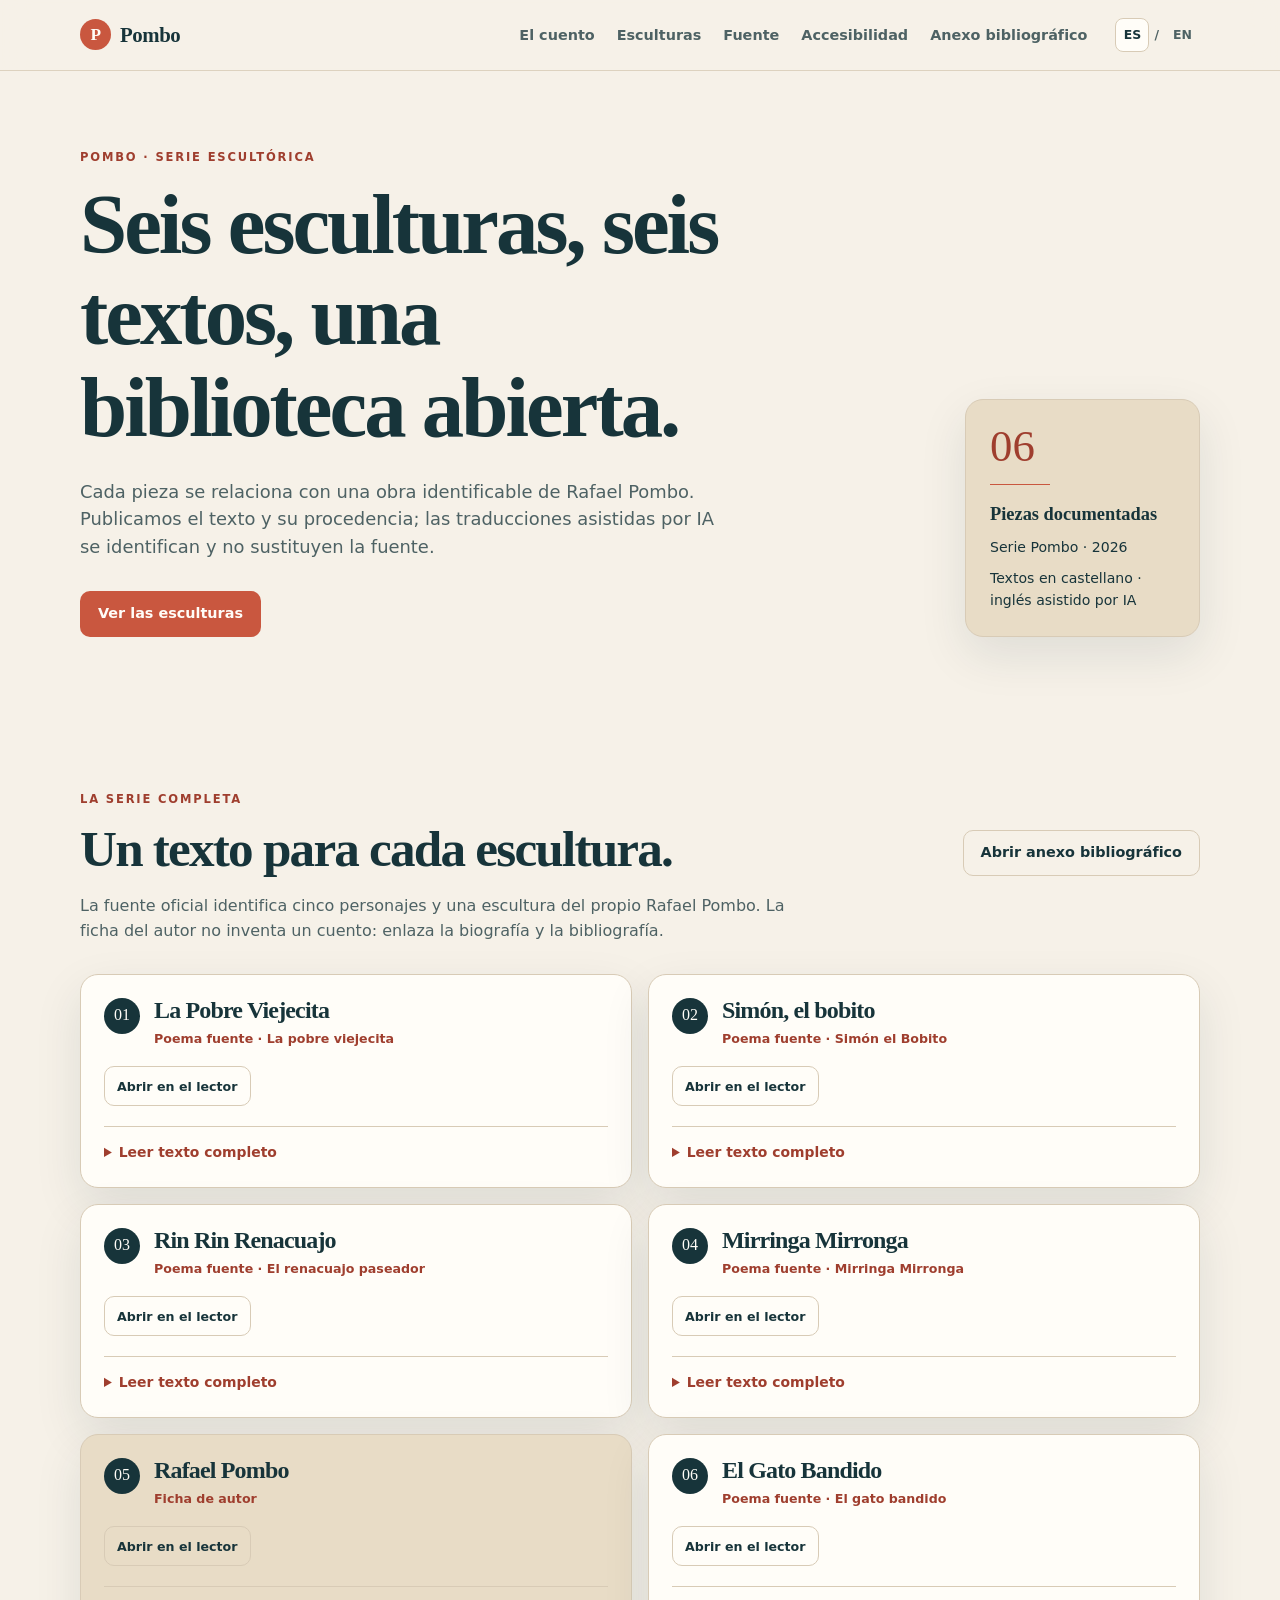
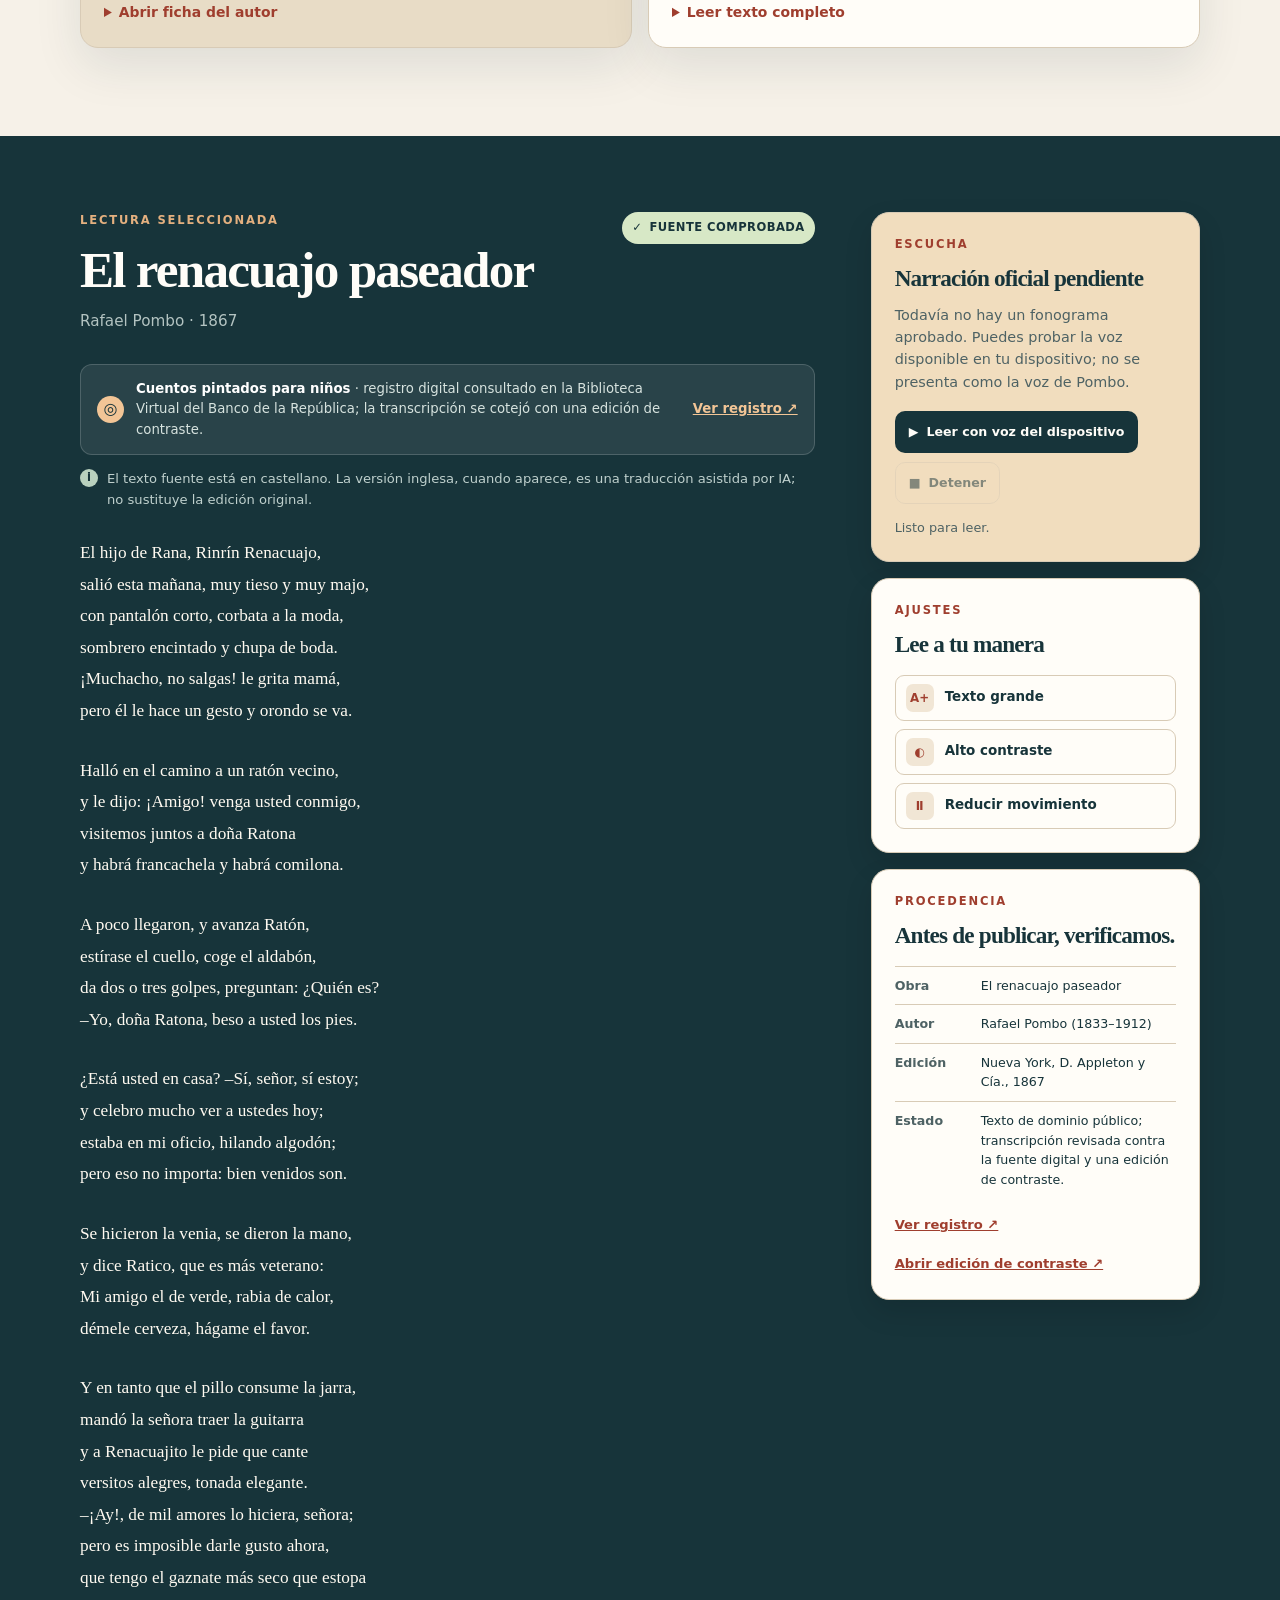
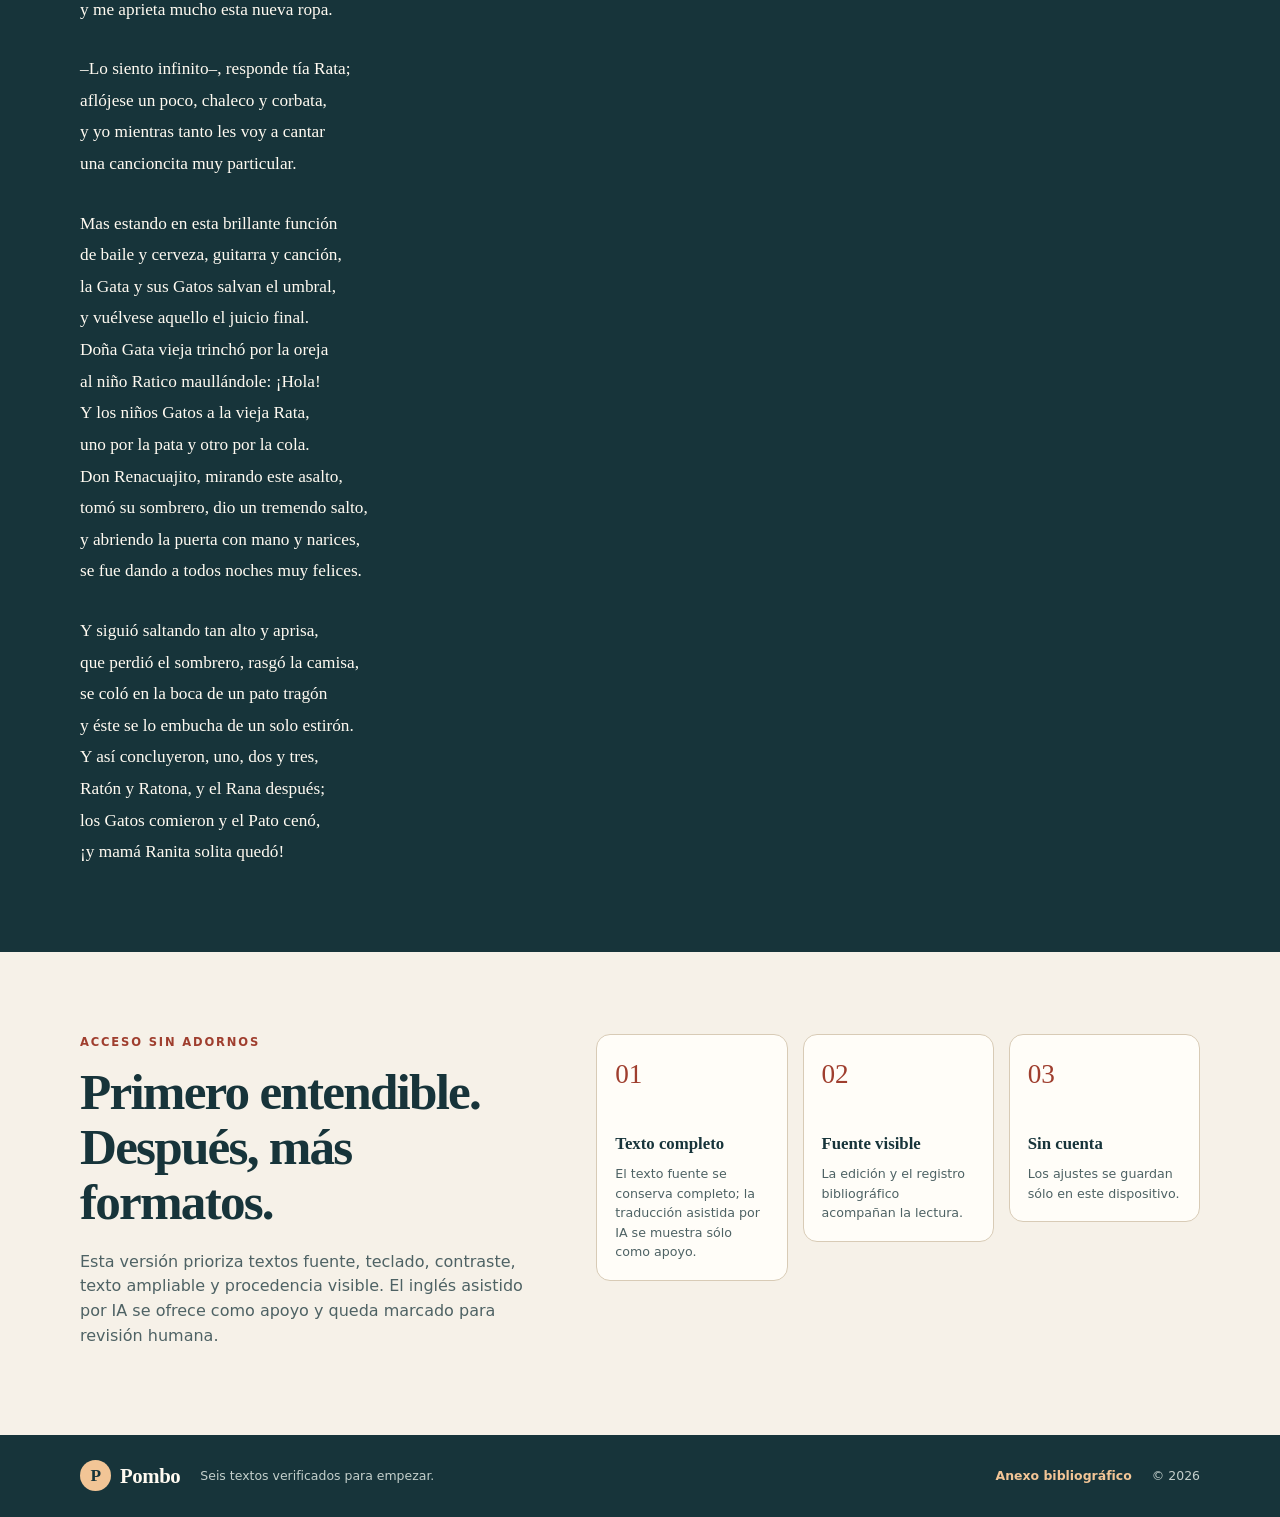
==== index.html @ eb425d3c "feat: publish Pombo web" ====
<!doctype html>
<html lang="es-CO">
  <head>
    <meta charset="utf-8">
    <meta name="viewport" content="width=device-width, initial-scale=1">
    <meta name="theme-color" content="#17343a">
    <meta name="description" content="Pombo: cuentos fuente para las seis esculturas y un anexo bibliográfico de Rafael Pombo.">
    <link rel="icon" href="icon.svg" type="image/svg+xml">
    <link rel="manifest" href="manifest.webmanifest">
    <link rel="stylesheet" href="styles.css">
    <title>Pombo · seis esculturas, seis textos</title>
  </head>
  <body>
    <a class="skip-link" href="#contenido" data-i18n="skip">Saltar al contenido</a>
    <header class="site-header">
      <div class="shell header-inner">
        <a class="brand" href="#inicio" aria-label="Pombo, inicio"><span class="brand-mark" aria-hidden="true">P</span><span>Pombo</span></a>
        <nav class="main-nav" aria-label="Navegación principal" data-i18n-aria="mainNav">
          <a href="#cuento" data-i18n="navStory">El cuento</a>
          <a href="#esculturas" data-i18n="navSculptures">Esculturas</a>
          <a href="#fuente" data-i18n="navSource">Fuente</a>
          <a href="#acceso" data-i18n="navAccess">Accesibilidad</a>
          <a href="anexo.html" data-i18n="navAnnex">Anexo bibliográfico</a>
        </nav>
        <div class="header-actions">
        <div class="language-switcher" role="group" aria-label="Idioma de la interfaz" data-i18n-aria="languageLabel">
          <button type="button" class="language-button is-active" data-language="es" data-language-label="languageSpanish" aria-label="Español" aria-pressed="true">ES</button>
          <span aria-hidden="true">/</span>
          <button type="button" class="language-button" data-language="en" data-language-label="languageEnglish" aria-label="English" aria-pressed="false">EN</button>
        </div>
          <button class="menu-button" type="button" aria-expanded="false" aria-controls="mobile-menu" aria-label="Abrir menú" data-i18n-aria="menuLabel" data-i18n="menuText">Menú</button>
        </div>
      </div>
      <nav id="mobile-menu" class="mobile-menu shell" aria-label="Navegación principal" data-i18n-aria="mainNav" hidden>
        <a href="#cuento" data-i18n="navStory">El cuento</a>
        <a href="#esculturas" data-i18n="navSculptures">Esculturas</a>
        <a href="#fuente" data-i18n="navSource">Fuente</a>
        <a href="#acceso" data-i18n="navAccess">Accesibilidad</a>
        <a href="anexo.html" data-i18n="navAnnex">Anexo bibliográfico</a>
      </nav>
    </header>

    <main id="contenido">
      <section id="inicio" class="intro shell" aria-labelledby="intro-title">
        <div class="intro-copy">
          <p class="eyebrow" data-i18n="eyebrow">Pombo · serie escultórica</p>
          <h1 id="intro-title" data-i18n="introTitle">Seis esculturas, seis textos, una biblioteca abierta.</h1>
          <p class="intro-lede" data-i18n="introLede">Cada pieza se relaciona con una obra identificable de Rafael Pombo. Publicamos el texto y su procedencia; la narración y las traducciones sólo entran cuando estén revisadas.</p>
          <a class="button button-primary" href="#esculturas" data-i18n="startReading">Ver las esculturas</a>
        </div>
        <div class="intro-stamp" role="group" aria-label="Ficha breve de la serie" data-i18n-aria="workCardLabel">
          <span class="stamp-number">06</span>
          <span class="stamp-rule"></span>
          <strong data-i18n="workType">Piezas documentadas</strong>
          <span data-i18n="workYear">Serie Pombo · 2026</span>
          <span data-i18n="workLanguage">Textos en castellano</span>
        </div>
      </section>

      <section id="esculturas" class="sculptures-section shell" aria-labelledby="sculptures-title">
        <div class="section-heading">
          <div>
            <p class="eyebrow" data-i18n="sculpturesEyebrow">La serie completa</p>
            <h2 id="sculptures-title" data-i18n="sculpturesTitle">Un texto para cada escultura.</h2>
          </div>
          <a class="button button-quiet" href="anexo.html" data-i18n="openAnnex">Abrir anexo bibliográfico</a>
        </div>
        <p class="section-lede" data-i18n="sculpturesCopy">La fuente oficial identifica cinco personajes y una escultura del propio Rafael Pombo. La ficha del autor no inventa un cuento: enlaza la biografía y la bibliografía.</p>
        <div id="sculpture-list" class="sculpture-list" aria-busy="true"></div>
      </section>

      <section id="cuento" class="reading-section" aria-labelledby="story-title">
        <div class="shell reading-grid">
          <article class="story-column">
            <div class="story-heading">
              <div>
                <p class="eyebrow" data-i18n="storyEyebrow">Lectura seleccionada</p>
                <h2 id="story-title" tabindex="-1">El renacuajo paseador</h2>
                <p class="byline"><span id="story-author-value" data-i18n="by">Rafael Pombo</span> <span aria-hidden="true">·</span> <span id="story-period-value" data-i18n="storyYear">1867</span></p>
              </div>
              <div class="story-badges">
                <span class="verified-badge"><span aria-hidden="true">✓</span> <span data-i18n="verified">fuente comprobada</span></span>
                <span id="translation-badge" class="translation-badge" hidden></span>
              </div>
            </div>
            <div class="source-strip">
              <span class="source-icon" aria-hidden="true">◎</span>
              <p><strong id="story-source-title" data-i18n="sourceShortTitle">Cuentos pintados para niños</strong><span id="story-source-copy" data-i18n="sourceShortCopy"> · registro digital consultado en la Biblioteca Virtual del Banco de la República; la transcripción se cotejó con una edición de contraste.</span></p>
              <a id="story-source-link" href="https://www.cervantesvirtual.com/obra/el-renacuajo-paseador-1168925/" target="_blank" rel="noopener noreferrer" data-i18n="viewRecord">Ver registro ↗</a>
            </div>
            <div class="translation-note" role="note" aria-live="polite"><span aria-hidden="true">i</span><span id="translation-note-text" data-i18n="translationNote">El texto fuente está en castellano. La versión inglesa, cuando aparece, es una traducción asistida por IA; no sustituye la edición original.</span></div>

            <div id="story-text" class="story-text" role="region" lang="es-CO" aria-label="Texto" data-i18n-aria="storyTextLabel"></div>

          </article>

          <aside class="tool-column" aria-label="Herramientas de lectura" data-i18n-aria="toolsLabel">
            <section class="tool-card listen-card" aria-labelledby="listen-title">
              <p class="card-label" data-i18n="listenLabel">Escucha</p>
              <h3 id="listen-title" data-i18n="listenTitle">Narración oficial pendiente</h3>
              <p data-i18n="listenCopy">Todavía no hay un fonograma aprobado. Puedes probar la voz disponible en tu dispositivo; no se presenta como la voz de Pombo.</p>
              <div class="listen-actions">
                <button id="device-voice" class="button button-dark" type="button"><span aria-hidden="true">▶</span> <span data-i18n="deviceVoice">Leer con voz del dispositivo</span></button>
                <button id="stop-voice" class="button button-quiet" type="button" disabled><span aria-hidden="true">■</span> <span data-i18n="stopVoice">Detener</span></button>
              </div>
              <p id="voice-status" class="voice-status" role="status" aria-live="polite" data-i18n="voiceReady">Listo para leer.</p>
            </section>

            <section class="tool-card" aria-labelledby="settings-title">
              <p class="card-label" data-i18n="settingsLabel">Ajustes</p>
              <h3 id="settings-title" data-i18n="settingsTitle">Lee a tu manera</h3>
              <div class="settings-list">
                <button id="larger-text" class="setting-button" type="button" aria-pressed="false"><span class="setting-glyph" aria-hidden="true">A+</span><span data-i18n="largerText">Texto grande</span></button>
                <button id="high-contrast" class="setting-button" type="button" aria-pressed="false"><span class="setting-glyph" aria-hidden="true">◐</span><span data-i18n="highContrast">Alto contraste</span></button>
                <button id="reduce-motion" class="setting-button" type="button" aria-pressed="false"><span class="setting-glyph" aria-hidden="true">Ⅱ</span><span data-i18n="reduceMotion">Reducir movimiento</span></button>
              </div>
            </section>

            <section id="fuente" class="tool-card source-card" aria-labelledby="source-title">
              <p class="card-label" data-i18n="sourceLabel">Procedencia</p>
              <h3 id="source-title" data-i18n="sourceTitle">Antes de publicar, verificamos.</h3>
              <dl>
                <div><dt data-i18n="sourceWork">Obra</dt><dd id="source-work-value">El renacuajo paseador</dd></div>
                <div><dt data-i18n="sourceAuthor">Autor</dt><dd>Rafael Pombo (1833–1912)</dd></div>
                <div><dt data-i18n="sourceEdition">Edición</dt><dd id="source-edition-value">Nueva York, D. Appleton y Cía., 1867</dd></div>
                <div><dt data-i18n="sourceStatus">Estado</dt><dd id="source-status-value" data-i18n="sourceStatusValue">Texto de dominio público; transcripción revisada contra la fuente digital y una edición de contraste.</dd></div>
              </dl>
              <a id="open-source-link" class="text-link" href="https://www.cervantesvirtual.com/obra/el-renacuajo-paseador-1168925/" target="_blank" rel="noopener noreferrer" data-i18n="openSource">Abrir fuente bibliográfica ↗</a>
              <a id="open-transcription-link" class="text-link" href="https://www.uexternado.edu.co/wp-content/uploads/2017/01/80_Poemasinfantilesyotrospoemas_RafaelPombo-final.pdf" target="_blank" rel="noopener noreferrer" data-i18n="openTranscription">Abrir edición de contraste ↗</a>
            </section>
          </aside>
        </div>
      </section>

      <section id="acceso" class="access-section shell" aria-labelledby="access-title">
        <div class="access-copy">
          <p class="eyebrow" data-i18n="accessEyebrow">Acceso sin adornos</p>
          <h2 id="access-title" data-i18n="accessTitle">Primero entendible. Después, más formatos.</h2>
          <p data-i18n="accessCopy">Esta versión prioriza textos fuente, teclado, contraste, texto ampliable y procedencia visible. El audio humano, la LSC y las traducciones se añadirán sólo cuando estén producidos y revisados.</p>
        </div>
        <div class="access-list">
          <div><span>01</span><strong data-i18n="accessOneTitle">Texto completo</strong><p data-i18n="accessOneCopy">El cuento no se resume ni se reemplaza por una adaptación.</p></div>
          <div><span>02</span><strong data-i18n="accessTwoTitle">Fuente visible</strong><p data-i18n="accessTwoCopy">La edición y el registro bibliográfico acompañan la lectura.</p></div>
          <div><span>03</span><strong data-i18n="accessThreeTitle">Sin cuenta</strong><p data-i18n="accessThreeCopy">Los ajustes se guardan sólo en este dispositivo.</p></div>
        </div>
      </section>
    </main>

    <footer class="site-footer">
      <div class="shell footer-inner"><a class="brand brand-footer" href="#inicio"><span class="brand-mark" aria-hidden="true">P</span><span>Pombo</span></a><p data-i18n="footerCopy">Seis textos verificados para empezar.</p><a href="anexo.html" data-i18n="footerAnnex">Anexo bibliográfico</a><span>© 2026</span></div>
    </footer>
    <div id="toast" class="toast" role="status" aria-live="polite" hidden></div>
    <noscript><div class="noscript">Activa JavaScript para usar los ajustes de lectura y la voz del dispositivo. El texto fuente requiere JavaScript para mostrarse por estrofas.</div></noscript>
    <script src="app.js" defer></script>
  </body>
</html>
---- styles.css ----
:root {
  --ink: #17343a;
  --ink-soft: #4e6264;
  --paper: #f6f1e8;
  --paper-strong: #fffdf8;
  --sand: #e8dcc6;
  --line: #d8cbb6;
  --accent: #c9573f;
  --accent-dark: #9f3e2e;
  --moss: #687c57;
  --shadow: 0 18px 48px rgba(23, 52, 58, .10);
  --radius: 18px;
  --reading-size: 1.08rem;
  --focus: #1b6cff;
}

* {
  box-sizing: border-box;
}

html {
  scroll-behavior: smooth;
}

body {
  margin: 0;
  color: var(--ink);
  background: var(--paper);
  font-family: Inter, ui-sans-serif, system-ui, -apple-system, BlinkMacSystemFont, "Segoe UI", sans-serif;
  line-height: 1.55;
}

body.larger-text {
  --reading-size: 1.28rem;
}

body.high-contrast {
  --ink: #090d0e;
  --ink-soft: #243033;
  --paper: #ffffff;
  --paper-strong: #ffffff;
  --sand: #eef1f2;
  --line: #111718;
  --accent: #a40000;
  --accent-dark: #740000;
  --moss: #244c2a;
  --shadow: none;
}

body.reduce-motion *,
body.reduce-motion *::before,
body.reduce-motion *::after {
  animation-duration: .001ms !important;
  animation-iteration-count: 1 !important;
  scroll-behavior: auto !important;
  transition-duration: .001ms !important;
}

@media (prefers-reduced-motion: reduce) {
  html {
    scroll-behavior: auto;
  }

  *,
  *::before,
  *::after {
    animation-duration: .001ms !important;
    animation-iteration-count: 1 !important;
    scroll-behavior: auto !important;
    transition-duration: .001ms !important;
  }
}

@media (forced-colors: active) {
  button,
  a,
  summary {
    forced-color-adjust: auto;
  }

  button:focus-visible,
  a:focus-visible,
  summary:focus-visible {
    outline: 2px solid CanvasText;
  }
}

a {
  color: inherit;
}

button,
a {
  -webkit-tap-highlight-color: transparent;
}

button:focus-visible,
a:focus-visible,
summary:focus-visible {
  outline: 3px solid var(--focus);
  outline-offset: 3px;
}

.shell {
  width: min(1120px, calc(100% - 40px));
  margin-inline: auto;
}

.skip-link {
  position: fixed;
  z-index: 20;
  left: 16px;
  top: 10px;
  padding: 10px 14px;
  color: #fff;
  background: var(--ink);
  border-radius: 10px;
  transform: translateY(-160%);
  transition: transform .2s ease;
}

.skip-link:focus {
  transform: translateY(0);
}

.site-header {
  position: sticky;
  z-index: 10;
  top: 0;
  border-bottom: 1px solid rgba(216, 203, 182, .8);
  background: color-mix(in srgb, var(--paper) 92%, transparent);
  backdrop-filter: blur(14px);
}

.header-inner {
  display: flex;
  min-height: 70px;
  align-items: center;
  gap: 28px;
}

.brand {
  display: inline-flex;
  align-items: center;
  gap: 9px;
  color: var(--ink);
  font-family: Georgia, "Times New Roman", serif;
  font-size: 1.3rem;
  font-weight: 700;
  letter-spacing: -.02em;
  text-decoration: none;
}

.brand-mark {
  display: grid;
  width: 31px;
  height: 31px;
  place-items: center;
  color: var(--paper-strong);
  background: var(--accent);
  border-radius: 50%;
  font-family: Georgia, "Times New Roman", serif;
  font-size: 1.08rem;
  line-height: 1;
}

.main-nav {
  display: flex;
  align-items: center;
  gap: 22px;
  margin-left: auto;
}

.main-nav a,
.mobile-menu a {
  color: var(--ink-soft);
  font-size: .9rem;
  font-weight: 700;
  text-decoration: none;
}

.main-nav a:hover,
.mobile-menu a:hover,
.text-link:hover {
  color: var(--accent-dark);
}

.header-actions {
  display: flex;
  align-items: center;
  gap: 16px;
}

.language-switcher {
  display: inline-flex;
  align-items: center;
  gap: 5px;
  color: var(--ink-soft);
  font-size: .78rem;
  font-weight: 800;
  letter-spacing: .08em;
}

.language-button {
  min-width: 34px;
  min-height: 34px;
  padding: 4px 7px;
  color: var(--ink-soft);
  background: transparent;
  border: 1px solid transparent;
  border-radius: 8px;
  cursor: pointer;
  font: inherit;
}

.language-button.is-active,
.language-button:hover {
  color: var(--ink);
  border-color: var(--line);
  background: var(--paper-strong);
}

.menu-button {
  display: none;
  min-height: 40px;
  padding: 7px 12px;
  color: var(--ink);
  background: transparent;
  border: 1px solid var(--line);
  border-radius: 9px;
  cursor: pointer;
  font: inherit;
  font-size: .84rem;
  font-weight: 700;
}

.mobile-menu {
  display: none;
  padding-bottom: 18px;
}

.intro {
  display: grid;
  grid-template-columns: minmax(0, 1fr) 235px;
  align-items: end;
  gap: 56px;
  padding-top: 78px;
  padding-bottom: 72px;
}

.intro-copy {
  max-width: 720px;
}

.eyebrow,
.card-label {
  margin: 0 0 12px;
  color: var(--accent-dark);
  font-size: .72rem;
  font-weight: 850;
  letter-spacing: .16em;
  text-transform: uppercase;
}

h1,
h2,
h3 {
  margin: 0;
  font-family: Georgia, "Times New Roman", serif;
  letter-spacing: -.035em;
  line-height: 1.08;
}

h1 {
  max-width: 680px;
  font-size: clamp(2.7rem, 7vw, 5.3rem);
  font-weight: 700;
}

h2 {
  font-size: clamp(2rem, 4vw, 3.25rem);
}

h3 {
  font-size: 1.55rem;
}

.intro-lede {
  max-width: 650px;
  margin: 24px 0 30px;
  color: var(--ink-soft);
  font-size: 1.12rem;
}

.button {
  display: inline-flex;
  min-height: 46px;
  align-items: center;
  justify-content: center;
  gap: 8px;
  padding: 10px 17px;
  border: 1px solid transparent;
  border-radius: 10px;
  cursor: pointer;
  font: inherit;
  font-size: .9rem;
  font-weight: 800;
  line-height: 1.2;
  text-decoration: none;
  transition: transform .2s ease, background-color .2s ease, color .2s ease;
}

.button:hover:not(:disabled) {
  transform: translateY(-1px);
}

.button:disabled {
  cursor: not-allowed;
  opacity: .5;
}

.button-primary {
  color: var(--paper-strong);
  background: var(--accent);
}

.button-primary:hover {
  background: var(--accent-dark);
}

.button-dark {
  color: var(--paper-strong);
  background: var(--ink);
}

.button-dark:hover {
  background: #274b50;
}

.button-quiet {
  color: var(--ink);
  background: transparent;
  border-color: var(--line);
}

.button-quiet:hover {
  background: var(--paper-strong);
}

.intro-stamp {
  display: grid;
  align-content: center;
  gap: 9px;
  min-height: 190px;
  padding: 24px;
  color: var(--ink);
  background: var(--sand);
  border: 1px solid var(--line);
  border-radius: var(--radius);
  box-shadow: var(--shadow);
  font-size: .88rem;
}

.stamp-number {
  color: var(--accent-dark);
  font-family: Georgia, "Times New Roman", serif;
  font-size: 2.8rem;
  line-height: 1;
}

.stamp-rule {
  display: block;
  width: 60px;
  height: 1px;
  margin: 6px 0;
  background: var(--accent);
}

.intro-stamp strong {
  font-family: Georgia, "Times New Roman", serif;
  font-size: 1.15rem;
}

.section-heading {
  display: flex;
  align-items: flex-end;
  justify-content: space-between;
  gap: 24px;
}

.section-heading .button {
  flex: 0 0 auto;
}

.section-lede {
  max-width: 740px;
  margin: 18px 0 30px;
  color: var(--ink-soft);
}

.sculptures-section {
  padding-top: 82px;
  padding-bottom: 88px;
}

.sculpture-list {
  display: grid;
  grid-template-columns: repeat(2, minmax(0, 1fr));
  gap: 16px;
}

.sculpture-card {
  display: flex;
  flex-direction: column;
  min-width: 0;
  padding: 23px;
  background: var(--paper-strong);
  border: 1px solid var(--line);
  border-radius: var(--radius);
  box-shadow: var(--shadow);
}

.sculpture-card.is-author {
  background: var(--sand);
}

.sculpture-card-header {
  display: flex;
  align-items: flex-start;
  gap: 14px;
}

.sculpture-reader-button {
  align-self: flex-start;
  min-height: 40px;
  margin-top: 18px;
  padding: 8px 12px;
  font-size: .79rem;
}

.sculpture-number {
  display: grid;
  flex: 0 0 auto;
  width: 36px;
  height: 36px;
  place-items: center;
  color: var(--paper-strong);
  background: var(--ink);
  border-radius: 50%;
  font-family: Georgia, "Times New Roman", serif;
  font-size: 1rem;
}

.sculpture-card h3 {
  font-size: 1.5rem;
}

.sculpture-work {
  margin: 5px 0 0;
  color: var(--accent-dark);
  font-size: .79rem;
  font-weight: 800;
}

.sculpture-card details {
  margin-top: 20px;
  padding-top: 15px;
  border-top: 1px solid var(--line);
}

.sculpture-card summary {
  cursor: pointer;
  color: var(--accent-dark);
  font-size: .87rem;
  font-weight: 800;
}

.sculpture-story {
  margin-top: 17px;
  color: var(--ink);
  font-family: Georgia, "Times New Roman", serif;
  font-size: 1rem;
  line-height: 1.7;
}

.sculpture-stanza {
  margin: 0 0 19px;
  white-space: pre-line;
}

.sculpture-stanza:last-child,
.sculpture-bio p:last-child {
  margin-bottom: 0;
}

.sculpture-bio {
  margin-top: 17px;
  color: var(--ink-soft);
  font-size: .92rem;
}

.sculpture-bio p {
  margin: 0 0 12px;
}

.sculpture-source {
  display: block;
  margin-top: 20px;
  color: var(--ink-soft);
  font-size: .76rem;
  line-height: 1.45;
}

.translation-status {
  margin: 12px 0 0;
  color: var(--accent-dark);
  font-size: .74rem;
  font-weight: 750;
  line-height: 1.4;
}

.sculpture-source a {
  color: var(--accent-dark);
  font-weight: 800;
}

.reading-section {
  padding: 76px 0 84px;
  background: var(--ink);
  color: var(--paper-strong);
}

.reading-grid {
  display: grid;
  grid-template-columns: minmax(0, 1.45fr) minmax(280px, .65fr);
  align-items: start;
  gap: 56px;
}

.story-heading {
  display: flex;
  align-items: flex-start;
  justify-content: space-between;
  gap: 20px;
}

.story-badges {
  display: flex;
  flex: 0 0 auto;
  flex-direction: column;
  align-items: flex-end;
  gap: 8px;
}

.story-heading .eyebrow {
  color: #e4b07f;
}

.byline {
  margin: 13px 0 0;
  color: #b3c3c1;
  font-size: .95rem;
}

.verified-badge {
  display: inline-flex;
  align-items: center;
  gap: 7px;
  padding: 7px 10px;
  color: #17343a;
  background: #d7e8c6;
  border-radius: 999px;
  font-size: .72rem;
  font-weight: 850;
  letter-spacing: .04em;
  text-transform: uppercase;
}

.translation-badge {
  display: inline-flex;
  align-items: center;
  max-width: 240px;
  padding: 6px 9px;
  color: #17343a;
  background: #f2c596;
  border-radius: 999px;
  font-size: .68rem;
  font-weight: 850;
  letter-spacing: .03em;
  line-height: 1.25;
  text-align: right;
}

.translation-badge[hidden] {
  display: none;
}

.source-strip {
  display: grid;
  grid-template-columns: auto minmax(0, 1fr) auto;
  align-items: center;
  gap: 12px;
  margin: 30px 0 14px;
  padding: 14px 16px;
  color: #d7e3df;
  background: rgba(255, 255, 255, .08);
  border: 1px solid rgba(255, 255, 255, .17);
  border-radius: 12px;
  font-size: .83rem;
}

.source-strip p {
  margin: 0;
}

.source-strip strong {
  color: #fff;
}

.source-strip a {
  color: #f2c596;
  font-weight: 800;
  white-space: nowrap;
}

.source-icon {
  display: grid;
  width: 27px;
  height: 27px;
  place-items: center;
  color: #17343a;
  background: #f2c596;
  border-radius: 50%;
  font-size: 1rem;
  font-weight: 900;
}

.translation-note {
  display: flex;
  align-items: flex-start;
  gap: 9px;
  margin: 0 0 27px;
  color: #bfd0cd;
  font-size: .82rem;
}

.translation-note > span:first-child {
  display: grid;
  flex: 0 0 auto;
  width: 18px;
  height: 18px;
  place-items: center;
  color: var(--ink);
  background: #b9d1be;
  border-radius: 50%;
  font-size: .72rem;
  font-weight: 900;
}

.story-text {
  color: #fffaf1;
  font-family: Georgia, "Times New Roman", serif;
  font-size: var(--reading-size);
  line-height: 1.83;
}

.story-stanza {
  margin: 0 0 28px;
  white-space: pre-line;
}

.story-stanza:last-child {
  margin-bottom: 0;
}

.tool-column {
  display: grid;
  gap: 16px;
}

.tool-card {
  padding: 23px;
  color: var(--ink);
  background: var(--paper-strong);
  border: 1px solid var(--line);
  border-radius: var(--radius);
  box-shadow: 0 12px 28px rgba(0, 0, 0, .12);
}

.tool-card h3 {
  font-size: 1.45rem;
}

.tool-card > p:not(.card-label):not(.voice-status) {
  margin: 13px 0 0;
  color: var(--ink-soft);
  font-size: .9rem;
}

.listen-card {
  background: #f1ddbe;
}

.listen-actions {
  display: flex;
  flex-wrap: wrap;
  gap: 9px;
  margin-top: 18px;
}

.listen-actions .button {
  min-height: 42px;
  padding-inline: 13px;
  font-size: .79rem;
}

.voice-status {
  min-height: 1.4em;
  margin: 14px 0 0;
  color: var(--ink-soft);
  font-size: .8rem;
}

.settings-list {
  display: grid;
  gap: 8px;
  margin-top: 18px;
}

.setting-button {
  display: flex;
  width: 100%;
  min-height: 45px;
  align-items: center;
  gap: 11px;
  padding: 8px 10px;
  color: var(--ink);
  background: transparent;
  border: 1px solid var(--line);
  border-radius: 9px;
  cursor: pointer;
  font: inherit;
  font-size: .84rem;
  font-weight: 750;
  text-align: left;
}

.setting-button:hover,
.setting-button[aria-pressed="true"] {
  background: var(--sand);
  border-color: var(--ink-soft);
}

.setting-glyph {
  display: grid;
  width: 28px;
  height: 28px;
  place-items: center;
  color: var(--accent-dark);
  background: #f1e6d5;
  border-radius: 7px;
  font-size: .74rem;
  font-weight: 900;
}

.source-card dl {
  margin: 18px 0 0;
}

.source-card dl > div {
  display: grid;
  grid-template-columns: 76px 1fr;
  gap: 10px;
  padding: 9px 0;
  border-top: 1px solid var(--line);
  font-size: .79rem;
}

.source-card dt {
  color: var(--ink-soft);
  font-weight: 750;
}

.source-card dd {
  margin: 0;
}

.text-link {
  display: inline-block;
  margin-top: 17px;
  color: var(--accent-dark);
  font-size: .82rem;
  font-weight: 800;
}

.access-section {
  display: grid;
  grid-template-columns: minmax(0, .85fr) minmax(0, 1.15fr);
  gap: 70px;
  padding-top: 82px;
  padding-bottom: 86px;
}

.access-copy > p:not(.eyebrow) {
  max-width: 550px;
  margin: 20px 0 0;
  color: var(--ink-soft);
}

.access-list {
  display: grid;
  grid-template-columns: repeat(3, 1fr);
  gap: 15px;
  align-items: start;
}

.access-list > div {
  min-height: 180px;
  padding: 18px;
  background: var(--paper-strong);
  border: 1px solid var(--line);
  border-radius: 14px;
}

.access-list span {
  display: block;
  margin-bottom: 36px;
  color: var(--accent-dark);
  font-family: Georgia, "Times New Roman", serif;
  font-size: 1.7rem;
}

.access-list strong {
  display: block;
  font-family: Georgia, "Times New Roman", serif;
  font-size: 1.05rem;
}

.access-list p {
  margin: 7px 0 0;
  color: var(--ink-soft);
  font-size: .79rem;
}

.site-footer {
  color: #c3cfcb;
  background: var(--ink);
}

.footer-inner {
  display: flex;
  min-height: 82px;
  align-items: center;
  gap: 20px;
  font-size: .78rem;
}

.brand-footer {
  color: #fffaf1;
}

.brand-footer .brand-mark {
  color: var(--ink);
  background: #f2c596;
}

.footer-inner p {
  margin: 0 auto 0 0;
}

.footer-inner > a:not(.brand) {
  color: #f2c596;
  font-size: .78rem;
  font-weight: 750;
  text-decoration: none;
}

.toast {
  position: fixed;
  z-index: 30;
  right: 18px;
  bottom: 18px;
  max-width: min(360px, calc(100vw - 36px));
  padding: 12px 15px;
  color: #fff;
  background: var(--ink);
  border: 1px solid rgba(255, 255, 255, .18);
  border-radius: 10px;
  box-shadow: var(--shadow);
  font-size: .82rem;
}

.noscript {
  padding: 16px 20px;
  color: #fff;
  background: #8d1b13;
  text-align: center;
}

.annex-hero {
  padding-top: 74px;
  padding-bottom: 54px;
}

.annex-hero h1 {
  max-width: 780px;
}

.annex-scope {
  max-width: 840px;
  margin: 22px 0 0;
  color: var(--ink-soft);
  font-size: 1.05rem;
}

.annex-sources {
  display: flex;
  flex-wrap: wrap;
  gap: 9px;
  margin-top: 24px;
}

.annex-source-link {
  padding: 9px 11px;
  color: var(--accent-dark);
  background: var(--paper-strong);
  border: 1px solid var(--line);
  border-radius: 9px;
  font-size: .78rem;
  font-weight: 800;
  text-decoration: none;
}

.annex-source-link:hover {
  background: var(--sand);
}

.annex-content {
  padding-bottom: 86px;
}

.annex-section {
  margin-top: 44px;
}

.annex-section:first-child {
  margin-top: 0;
}

.annex-section h2 {
  padding-bottom: 12px;
  border-bottom: 1px solid var(--line);
}

.annex-section-source {
  margin: 13px 0 0;
  color: var(--ink-soft);
  font-size: .8rem;
}

.annex-list {
  display: grid;
  grid-template-columns: repeat(2, minmax(0, 1fr));
  gap: 12px 16px;
  padding: 0;
  margin: 20px 0 0;
  list-style: none;
  counter-reset: bibliography;
}

.annex-list > li {
  counter-increment: bibliography;
}

.bibliography-item {
  position: relative;
  height: 100%;
  padding: 19px 20px 18px 54px;
  background: var(--paper-strong);
  border: 1px solid var(--line);
  border-radius: 13px;
}

.bibliography-item::before {
  position: absolute;
  top: 19px;
  left: 19px;
  color: var(--accent-dark);
  content: counter(bibliography, decimal-leading-zero);
  font-family: Georgia, "Times New Roman", serif;
  font-size: 1.1rem;
}

.bibliography-item h3 {
  font-size: 1.12rem;
  letter-spacing: -.02em;
}

.bibliography-meta,
.bibliography-source,
.bibliography-note {
  margin: 8px 0 0;
  color: var(--ink-soft);
  font-size: .79rem;
  line-height: 1.45;
}

.bibliography-meta {
  color: var(--accent-dark);
  font-weight: 750;
}

.bibliography-source {
  font-size: .72rem;
  font-style: italic;
}

.annex-back {
  margin-left: auto;
  min-height: 40px;
  padding: 7px 11px;
  font-size: .79rem;
}

@media (max-width: 880px) {
  .intro {
    grid-template-columns: 1fr 190px;
    gap: 28px;
  }

  .reading-grid {
    grid-template-columns: minmax(0, 1fr) 300px;
    gap: 32px;
  }

  .access-section {
    grid-template-columns: 1fr;
    gap: 32px;
  }

  .sculpture-list {
    grid-template-columns: 1fr;
  }
}

@media (max-width: 700px) {
  .shell {
    width: min(100% - 28px, 600px);
  }

  .header-inner {
    min-height: 62px;
    gap: 14px;
  }

  .main-nav {
    display: none;
  }

  .header-actions {
    margin-left: auto;
  }

  .menu-button {
    display: inline-flex;
    align-items: center;
  }

  .mobile-menu[hidden] {
    display: none;
  }

  .mobile-menu:not([hidden]) {
    display: grid;
    gap: 13px;
  }

  .intro {
    grid-template-columns: 1fr;
    gap: 30px;
    padding-top: 54px;
    padding-bottom: 54px;
  }

  .intro-stamp {
    min-height: 0;
    grid-template-columns: auto 1fr;
    align-items: center;
    column-gap: 14px;
  }

  .stamp-rule {
    display: none;
  }

  .stamp-number {
    grid-row: span 2;
  }

  .reading-section {
    padding-top: 52px;
    padding-bottom: 58px;
  }

  .section-heading {
    display: block;
  }

  .section-heading .button {
    margin-top: 18px;
  }

  .sculptures-section {
    padding-top: 56px;
    padding-bottom: 62px;
  }

  .reading-grid {
    grid-template-columns: 1fr;
    gap: 38px;
  }

  .source-strip {
    grid-template-columns: auto 1fr;
  }

  .source-strip a {
    grid-column: 2;
  }

  .story-heading {
    display: block;
  }

  .story-badges {
    align-items: flex-start;
    margin-top: 18px;
  }

  .translation-badge {
    text-align: left;
  }

  .access-section {
    padding-top: 56px;
    padding-bottom: 62px;
  }

  .annex-hero {
    padding-top: 54px;
    padding-bottom: 40px;
  }

  .annex-list {
    grid-template-columns: 1fr;
  }

  .access-list {
    grid-template-columns: 1fr;
  }

  .access-list > div {
    min-height: 0;
  }

  .access-list span {
    margin-bottom: 12px;
  }

  .footer-inner {
    min-height: 98px;
    flex-wrap: wrap;
    padding-top: 18px;
    padding-bottom: 18px;
  }

  .footer-inner p {
    width: 100%;
    order: 3;
  }
}

@media (max-width: 420px) {
  h1 {
    font-size: 2.7rem;
  }

  .source-strip {
    font-size: .78rem;
  }

  .listen-actions {
    display: grid;
  }

  .listen-actions .button {
    width: 100%;
  }
}
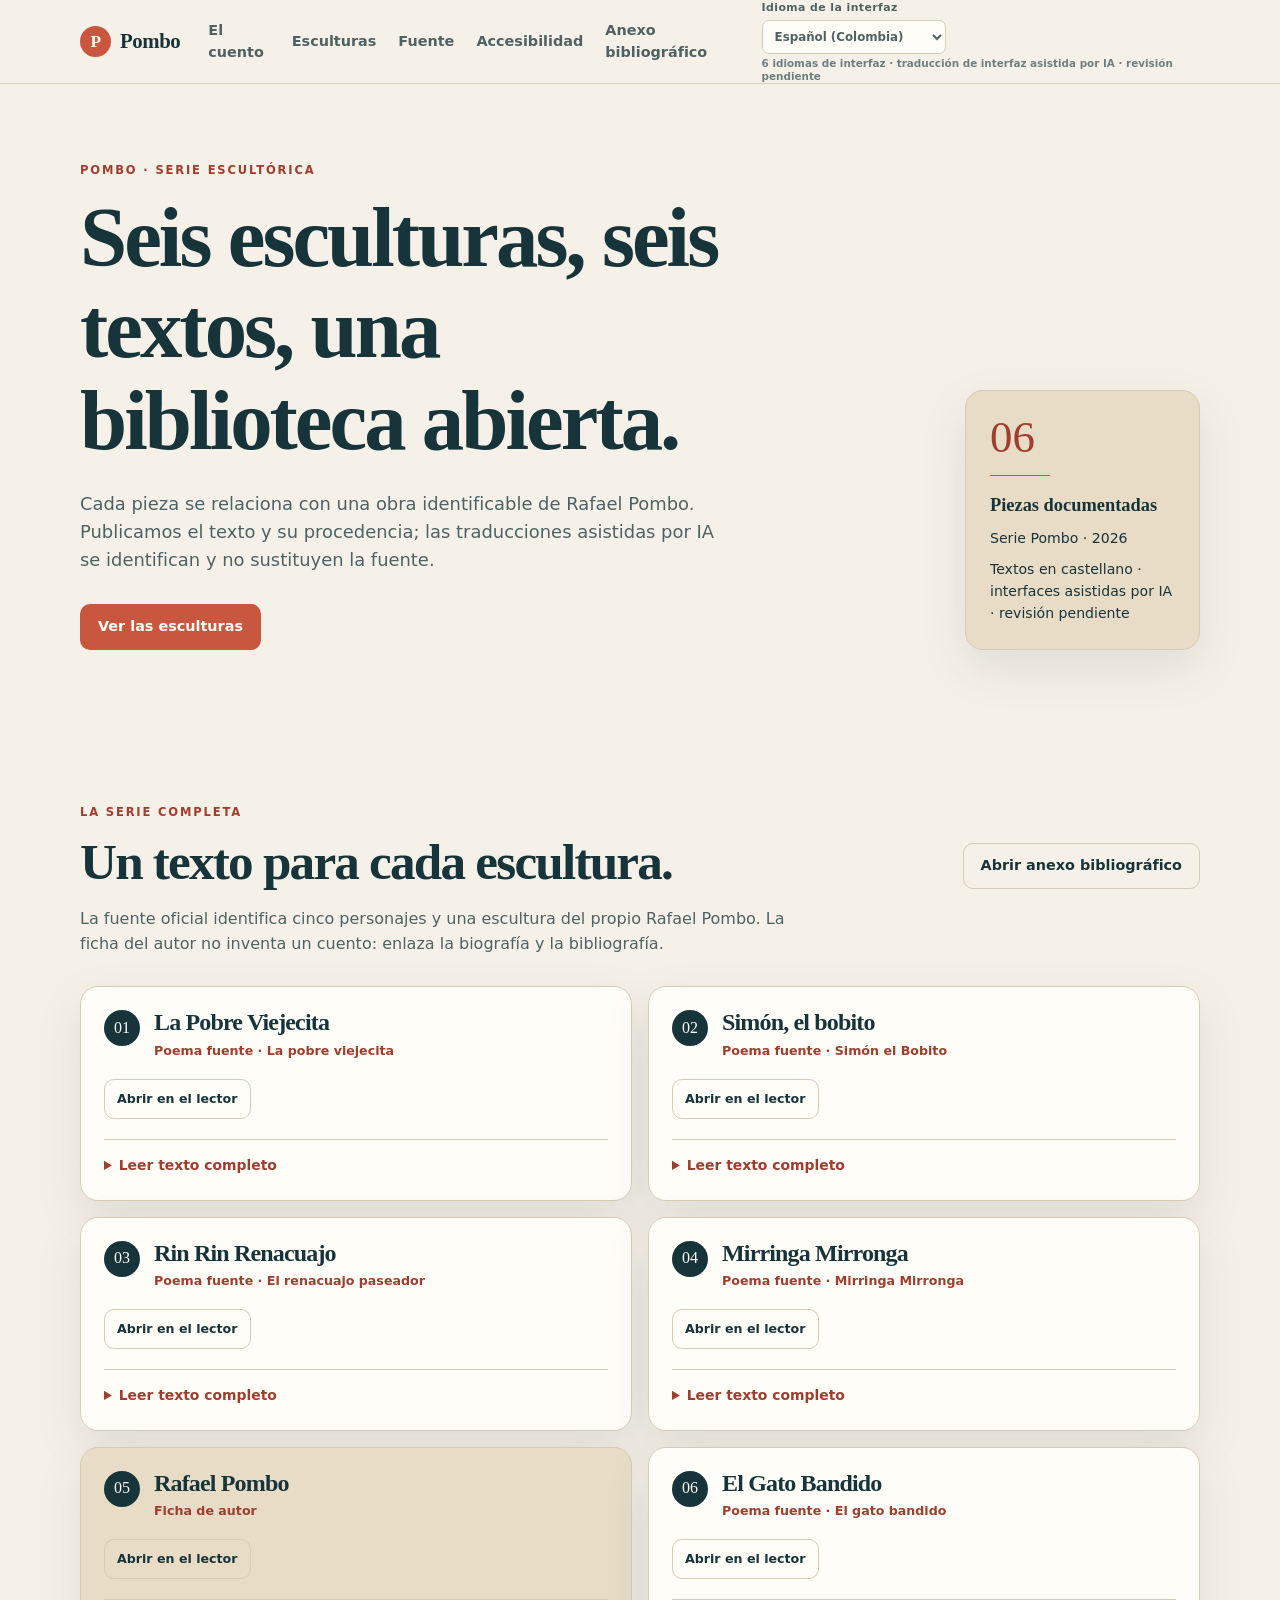
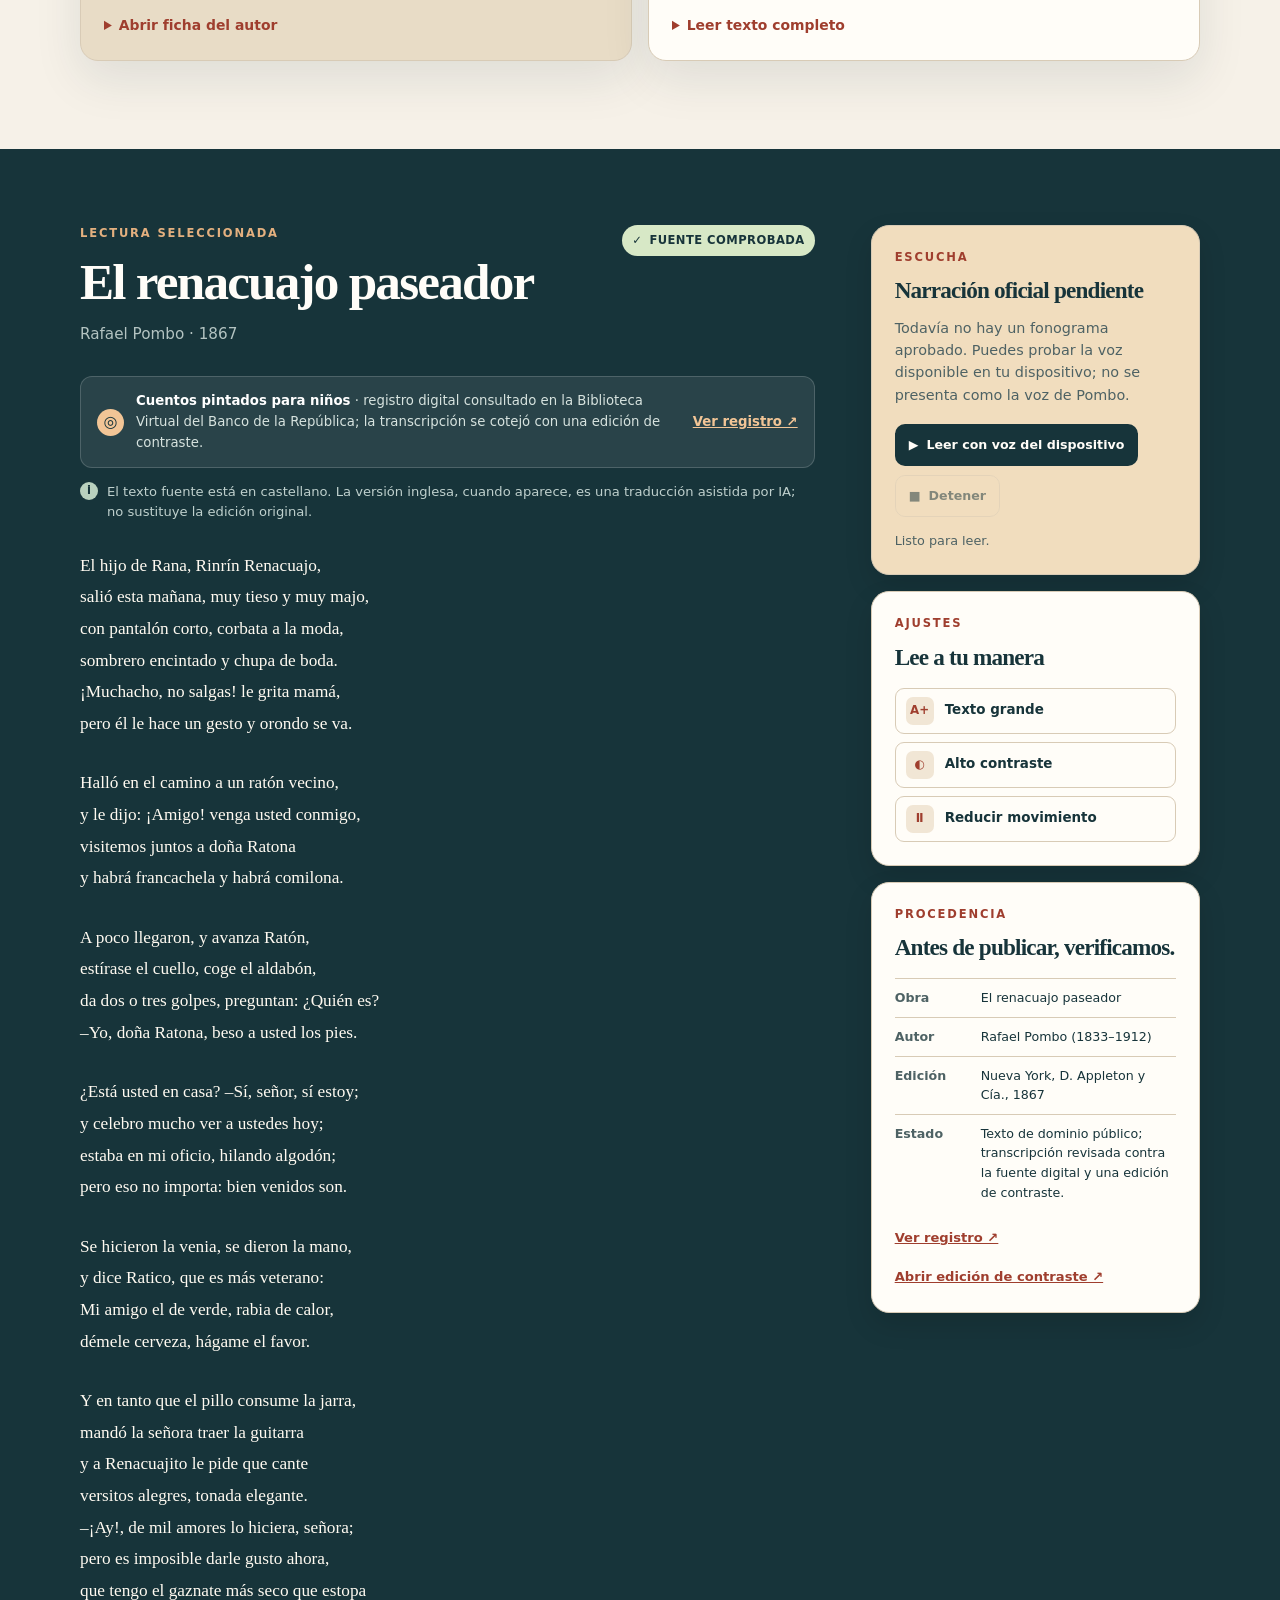
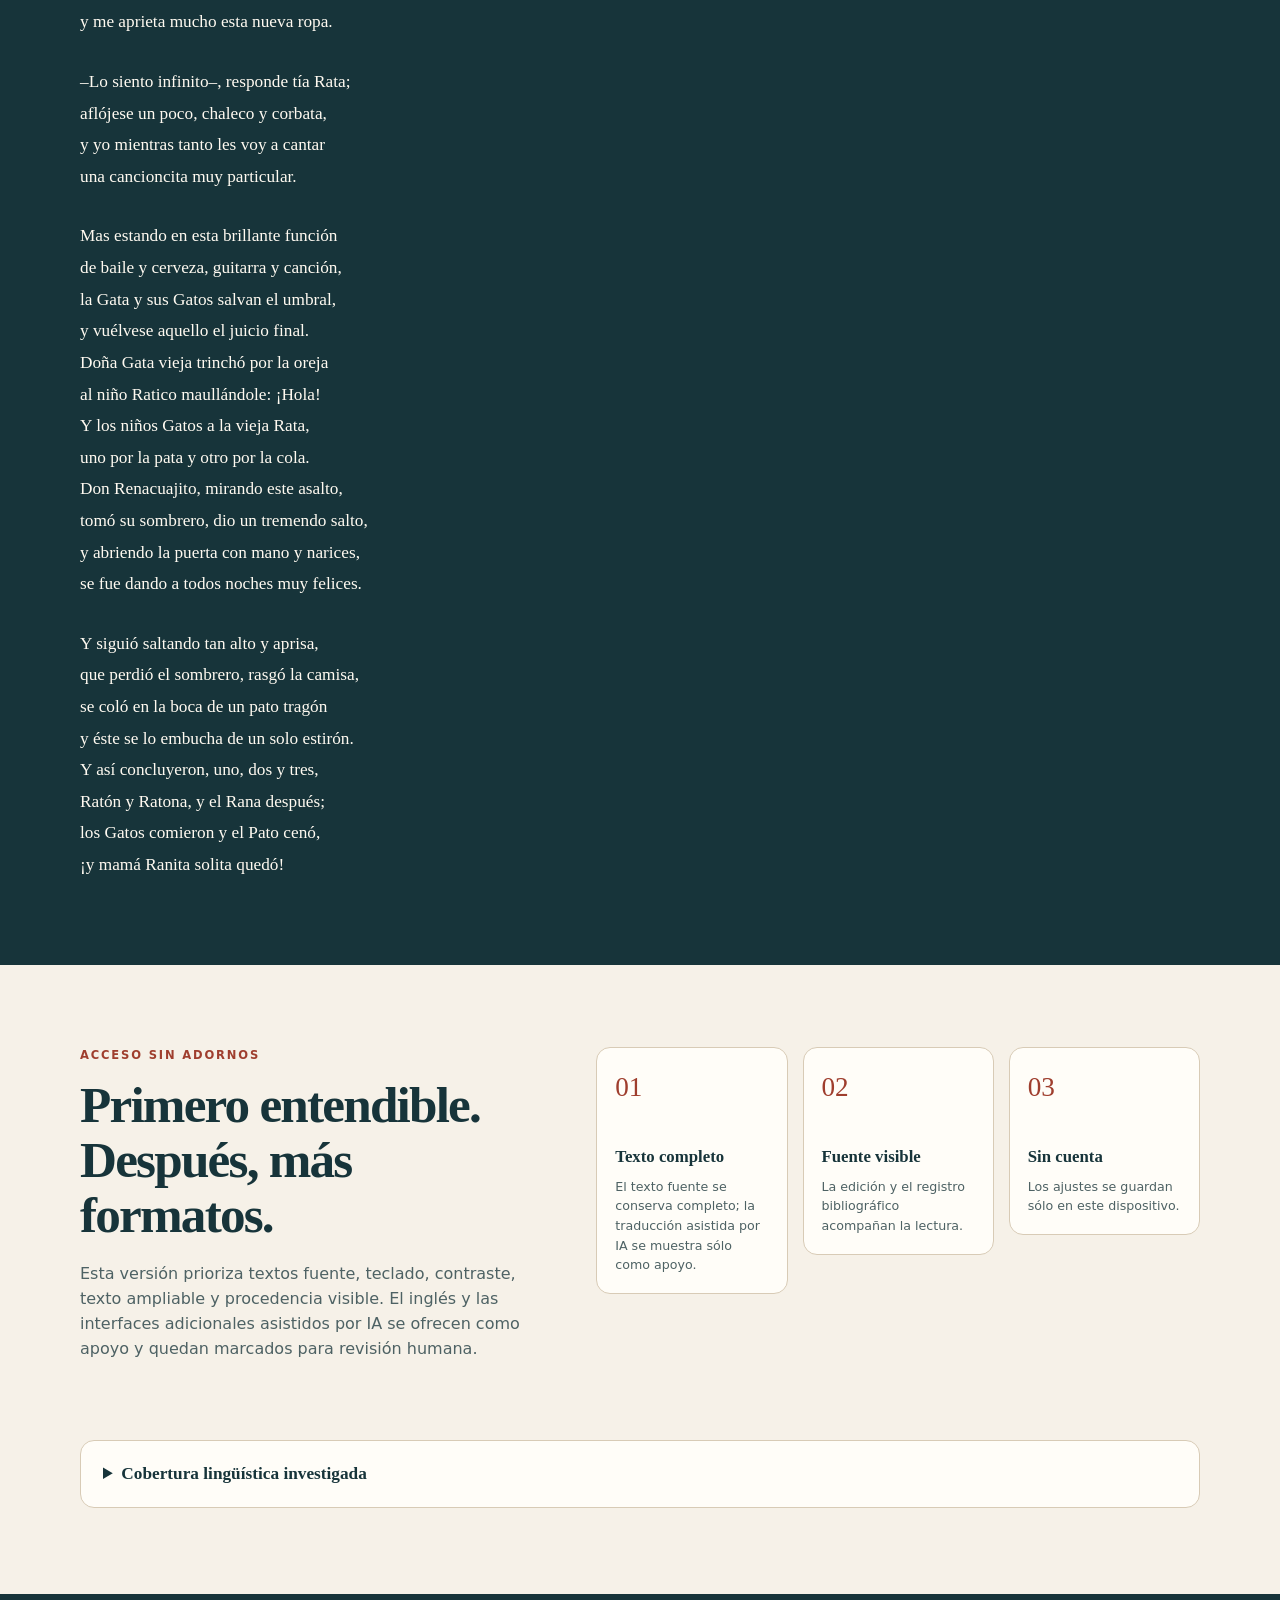
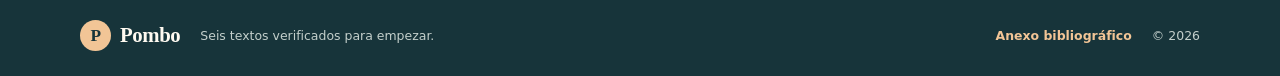
==== commit 8540ede3: "feat(i18n): add researched language interfaces" ====
--- a/index.html
+++ b/index.html
@@ -23,10 +23,17 @@
           <a href="anexo.html" data-i18n="navAnnex">Anexo bibliográfico</a>
         </nav>
         <div class="header-actions">
-        <div class="language-switcher" role="group" aria-label="Idioma de la interfaz" data-i18n-aria="languageLabel">
-          <button type="button" class="language-button is-active" data-language="es" data-language-label="languageSpanish" aria-label="Español" aria-pressed="true">ES</button>
-          <span aria-hidden="true">/</span>
-          <button type="button" class="language-button" data-language="en" data-language-label="languageEnglish" aria-label="English" aria-pressed="false">EN</button>
+        <div class="language-switcher">
+          <label for="language-select" data-i18n="languageLabel">Idioma de la interfaz</label>
+          <select id="language-select" class="language-select" aria-describedby="language-status">
+            <option value="es">Español (Colombia)</option>
+            <option value="en">English</option>
+            <option value="pt">Português (Brasil)</option>
+            <option value="fr">Français</option>
+            <option value="de">Deutsch</option>
+            <option value="it">Italiano</option>
+          </select>
+          <span id="language-status" class="language-status" data-i18n="languageStatus">6 idiomas de interfaz · textos fuente en castellano</span>
         </div>
           <button class="menu-button" type="button" aria-expanded="false" aria-controls="mobile-menu" aria-label="Abrir menú" data-i18n-aria="menuLabel" data-i18n="menuText">Menú</button>
         </div>
@@ -143,6 +150,13 @@
           <div><span>02</span><strong data-i18n="accessTwoTitle">Fuente visible</strong><p data-i18n="accessTwoCopy">La edición y el registro bibliográfico acompañan la lectura.</p></div>
           <div><span>03</span><strong data-i18n="accessThreeTitle">Sin cuenta</strong><p data-i18n="accessThreeCopy">Los ajustes se guardan sólo en este dispositivo.</p></div>
         </div>
+        <details class="language-coverage">
+          <summary data-i18n="languageCoverageSummary">Cobertura lingüística investigada</summary>
+          <p id="language-coverage-description" data-i18n="languageCoverageCopy">La interfaz ofrece seis idiomas de atención a visitantes: español colombiano, inglés, portugués brasileño, francés, alemán e italiano. Los cuentos conservan el castellano original; sólo el inglés tiene ahora una versión asistida por IA y marcada para revisión.</p>
+          <p><strong data-i18n="languageAvailableLabel">Disponible en la interfaz</strong><span aria-hidden="true">: </span><span data-i18n="languageAvailableValue">Español · English · Português · Français · Deutsch · Italiano</span></p>
+          <p><strong data-i18n="languageCommunityLabel">Lenguas colombianas en co-producción</strong><span aria-hidden="true">: </span><span data-i18n="languageCommunityValue">las 65 lenguas indígenas, el creole raizal, el Ri Palengue, el Romaní y la Lengua de Señas Colombiana (LSC).</span></p>
+          <a href="https://mng.mincultura.gov.co/areas/poblaciones/APP-de-lenguas-nativas/Paginas/default.aspx" target="_blank" rel="noopener noreferrer" data-i18n="languageResearchLink">Consultar la investigación oficial sobre lenguas nativas ↗</a>
+        </details>
       </section>
     </main>
 
--- a/styles.css
+++ b/styles.css
@@ -1,6 +1,7 @@
 :root {
   --ink: #17343a;
   --ink-soft: #4e6264;
+  --ink-faint: #6d7f80;
   --paper: #f6f1e8;
   --paper-strong: #fffdf8;
   --sand: #e8dcc6;
@@ -37,6 +38,7 @@
 body.high-contrast {
   --ink: #090d0e;
   --ink-soft: #243033;
+  --ink-faint: #243033;
   --paper: #ffffff;
   --paper-strong: #ffffff;
   --sand: #eef1f2;
@@ -192,32 +194,47 @@
 }
 
 .language-switcher {
-  display: inline-flex;
+  display: grid;
+  grid-template-columns: auto minmax(130px, auto);
   align-items: center;
-  gap: 5px;
-  color: var(--ink-soft);
-  font-size: .78rem;
+  gap: 3px 8px;
+  color: var(--ink-soft);
+  font-size: .68rem;
   font-weight: 800;
-  letter-spacing: .08em;
-}
-
-.language-button {
-  min-width: 34px;
+  letter-spacing: .04em;
+}
+
+.language-switcher label {
+  grid-column: 1 / -1;
+}
+
+.language-select {
   min-height: 34px;
-  padding: 4px 7px;
-  color: var(--ink-soft);
-  background: transparent;
-  border: 1px solid transparent;
-  border-radius: 8px;
+  min-width: 130px;
+  padding: 5px 25px 5px 8px;
+  color: var(--ink-soft);
+  background: var(--paper-strong);
+  border: 1px solid var(--line);
+  border-radius: 7px;
   cursor: pointer;
   font: inherit;
-}
-
-.language-button.is-active,
-.language-button:hover {
+  font-size: .74rem;
+  letter-spacing: 0;
+}
+
+.language-select:hover,
+.language-select:focus-visible {
   color: var(--ink);
-  border-color: var(--line);
-  background: var(--paper-strong);
+  border-color: var(--accent-dark);
+}
+
+.language-status {
+  grid-column: 1 / -1;
+  color: var(--ink-faint);
+  font-size: .65rem;
+  font-weight: 600;
+  letter-spacing: 0;
+  line-height: 1.25;
 }
 
 .menu-button {
@@ -842,6 +859,43 @@
   font-size: .79rem;
 }
 
+.language-coverage {
+  grid-column: 1 / -1;
+  margin-top: 8px;
+  padding: 20px 22px;
+  background: var(--paper-strong);
+  border: 1px solid var(--line);
+  border-radius: 14px;
+}
+
+.language-coverage summary {
+  color: var(--ink);
+  cursor: pointer;
+  font-family: Georgia, "Times New Roman", serif;
+  font-size: 1.08rem;
+  font-weight: 700;
+}
+
+.language-coverage p {
+  max-width: 850px;
+  margin: 14px 0 0;
+  color: var(--ink-soft);
+  font-size: .86rem;
+  line-height: 1.55;
+}
+
+.language-coverage strong {
+  color: var(--ink);
+}
+
+.language-coverage a {
+  display: inline-block;
+  margin-top: 14px;
+  color: var(--accent-dark);
+  font-size: .8rem;
+  font-weight: 800;
+}
+
 .site-footer {
   color: #c3cfcb;
   background: var(--ink);
@@ -1016,10 +1070,14 @@
 }
 
 .annex-back {
-  margin-left: auto;
+  margin-left: 0;
   min-height: 40px;
   padding: 7px 11px;
   font-size: .79rem;
+}
+
+.annex-language-switcher {
+  margin-left: auto;
 }
 
 @media (max-width: 880px) {
@@ -1059,6 +1117,19 @@
 
   .header-actions {
     margin-left: auto;
+  }
+
+  .language-switcher {
+    grid-template-columns: 1fr;
+    gap: 2px;
+  }
+
+  .language-select {
+    min-width: 118px;
+  }
+
+  .language-status {
+    display: none;
   }
 
   .menu-button {
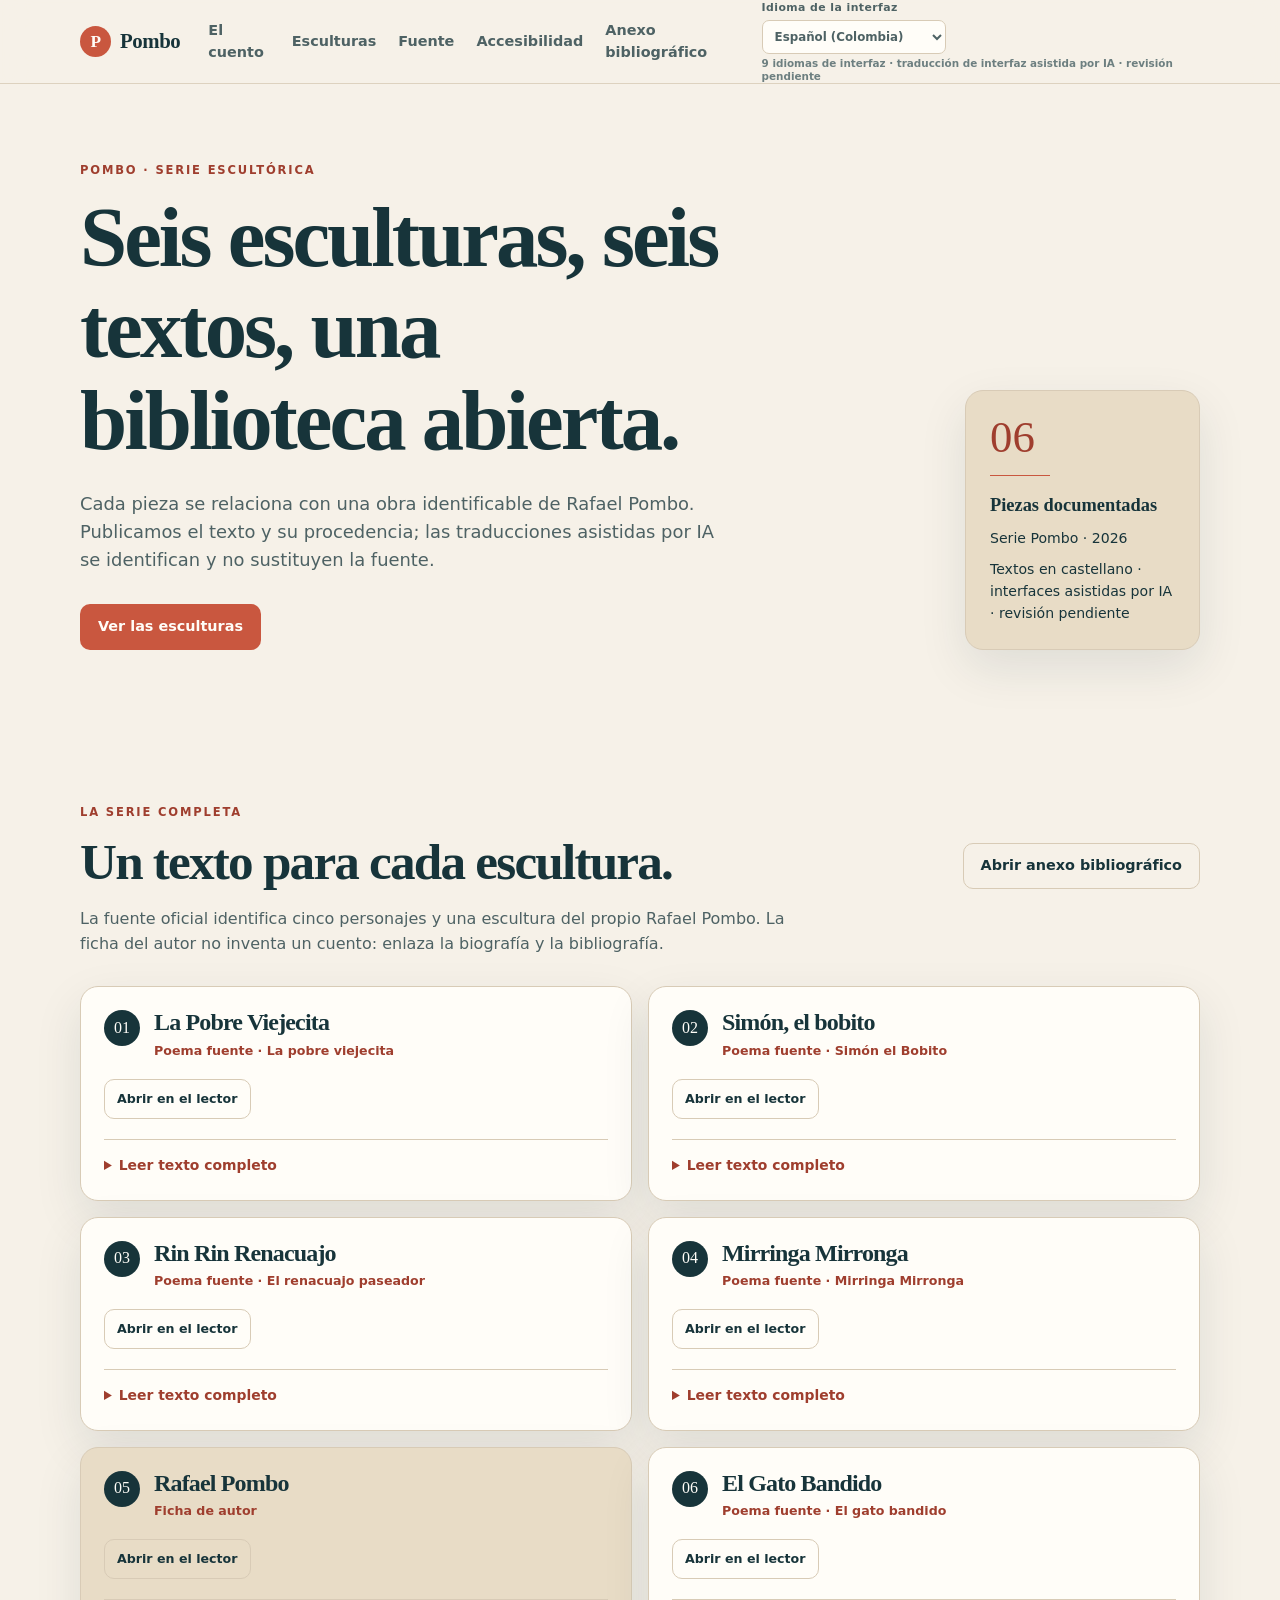
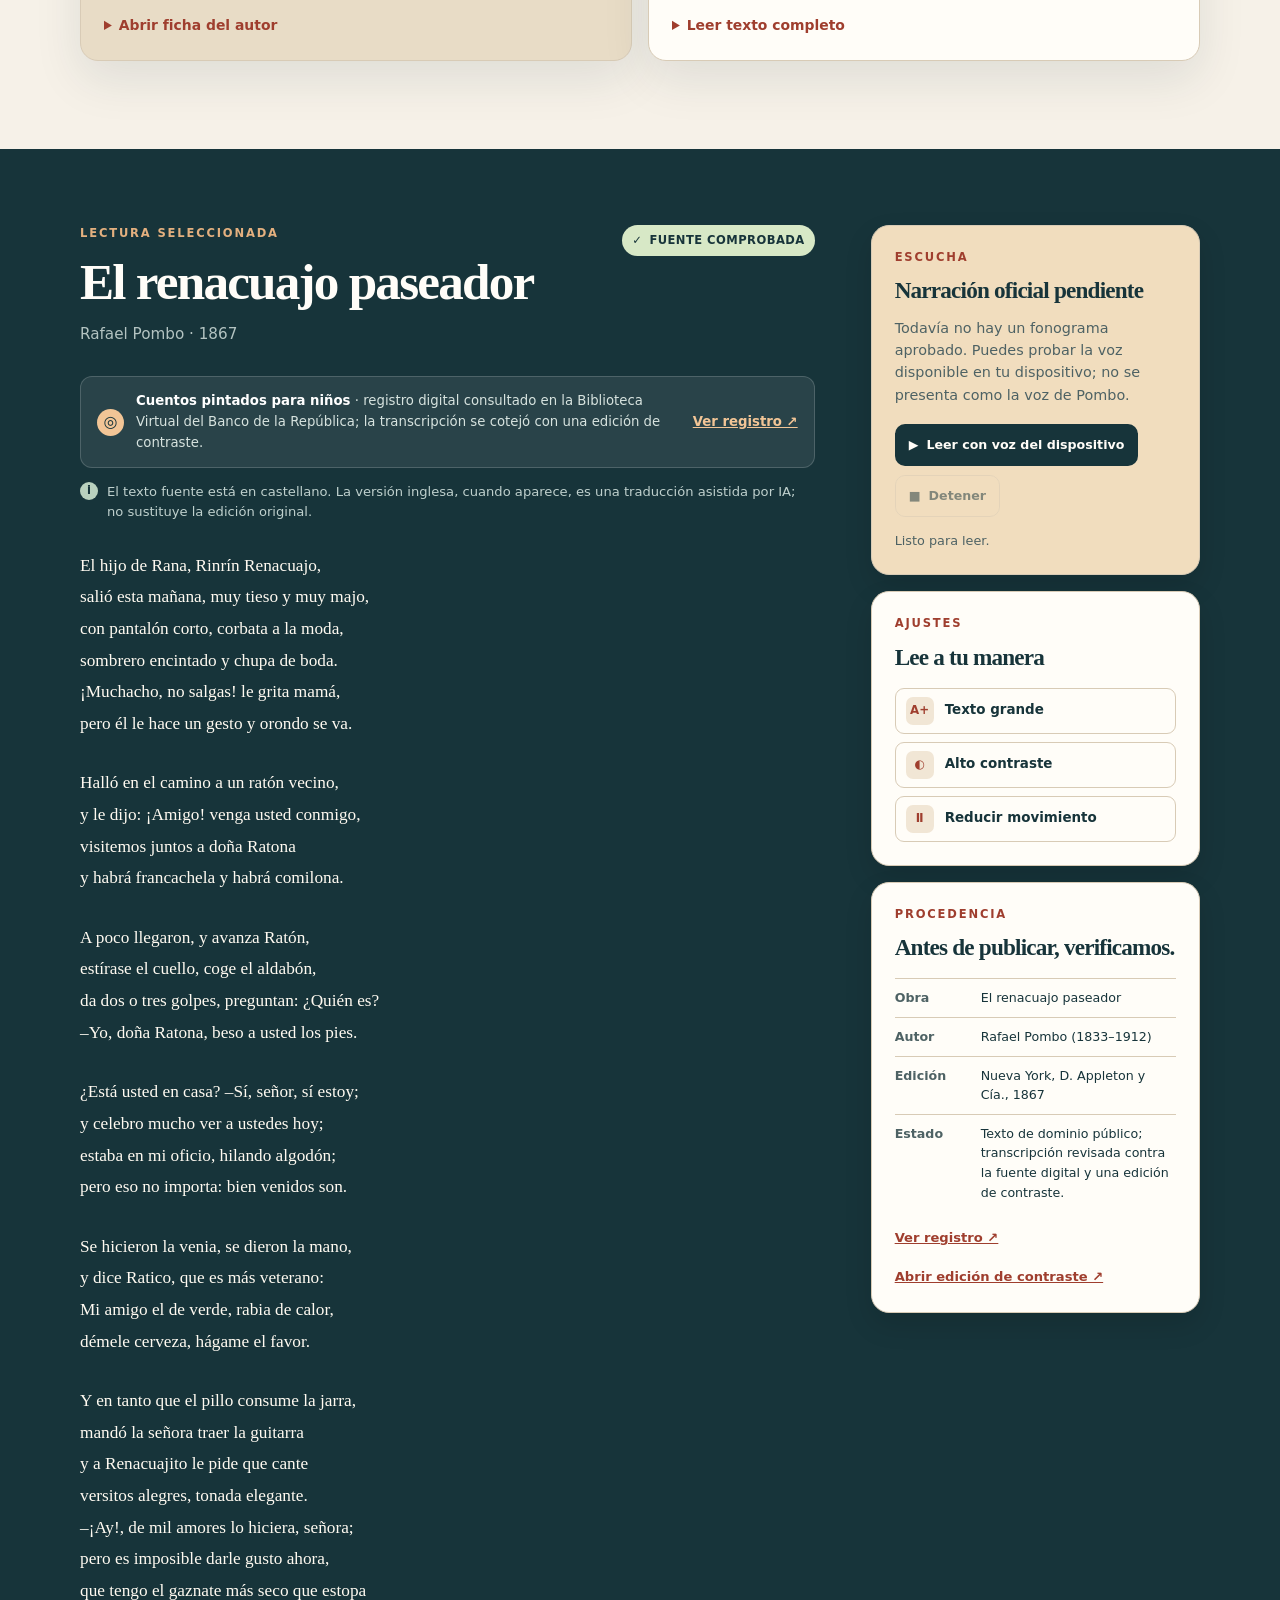
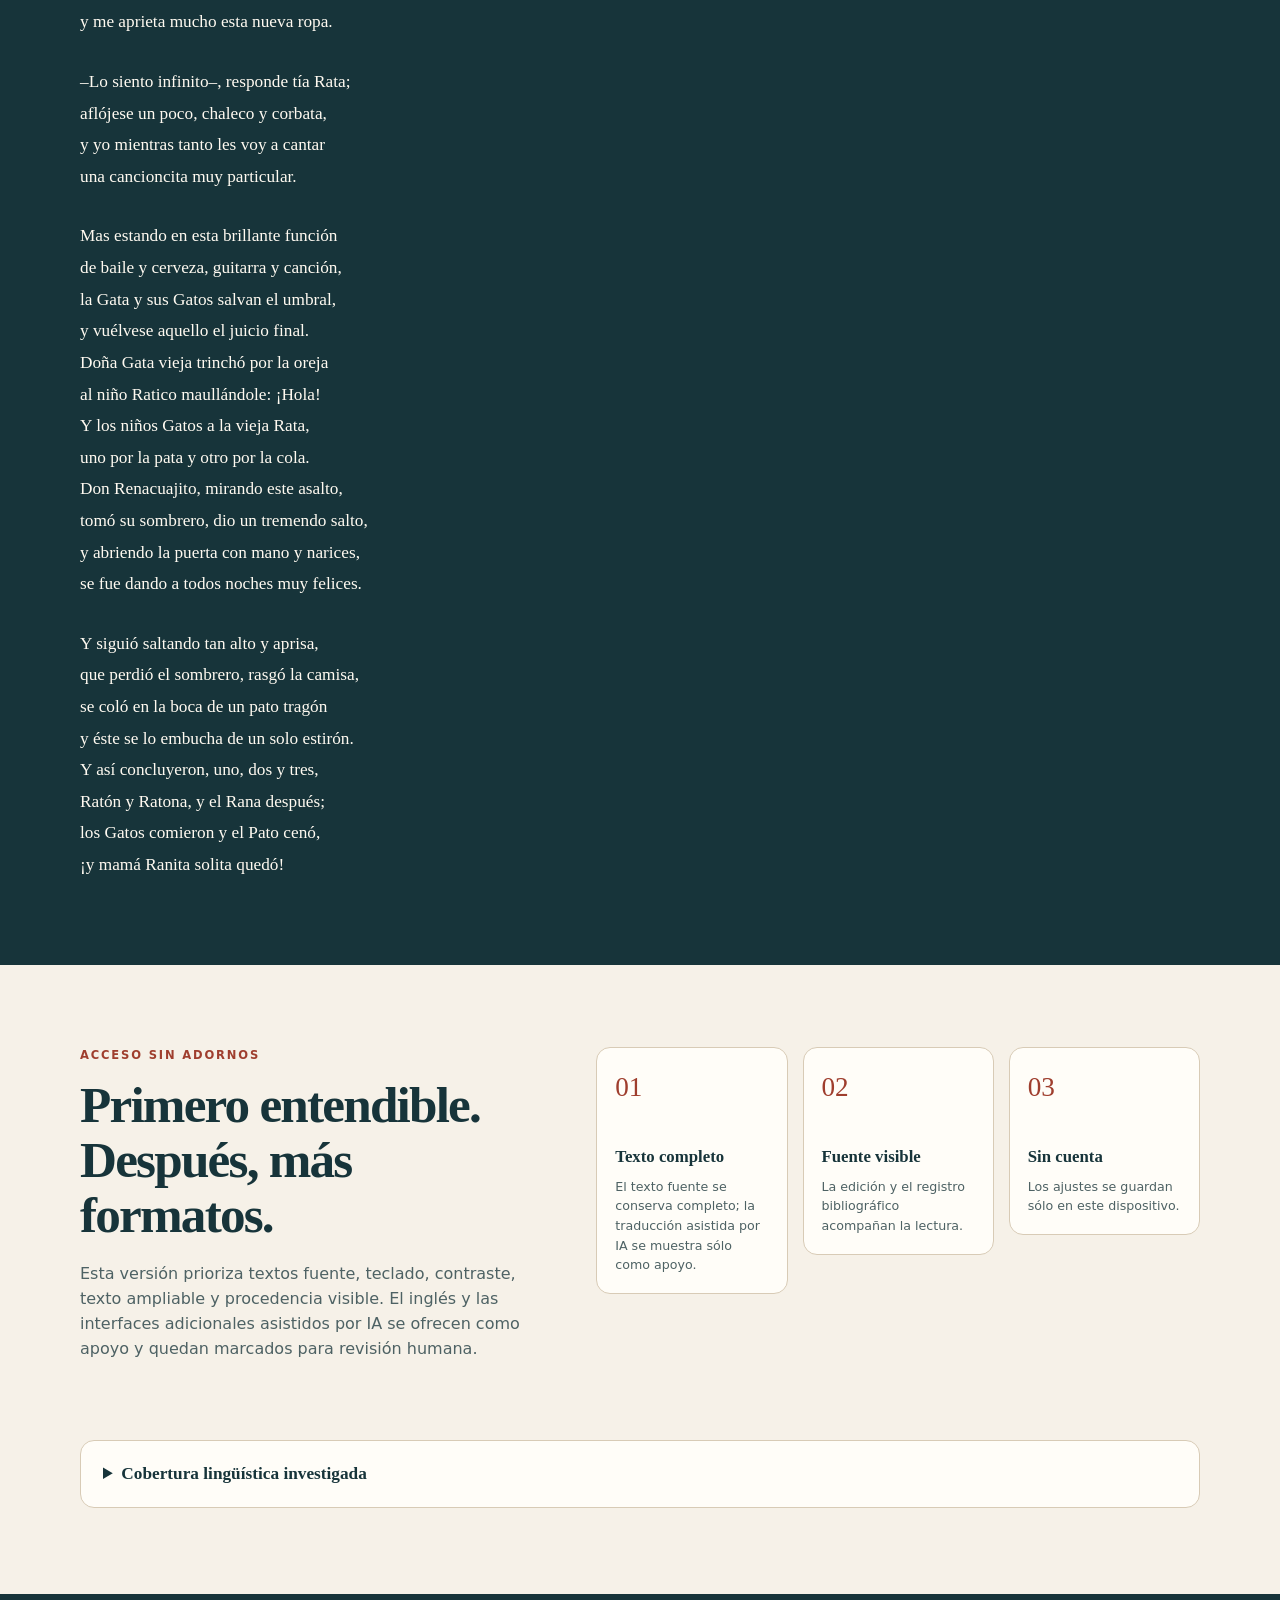
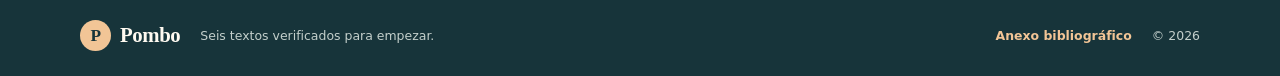
==== commit ee667656: "feat(i18n): add chinese korean and japanese interfaces" ====
--- a/index.html
+++ b/index.html
@@ -32,8 +32,11 @@
             <option value="fr">Français</option>
             <option value="de">Deutsch</option>
             <option value="it">Italiano</option>
+            <option value="zh">中文（简体）</option>
+            <option value="ko">한국어</option>
+            <option value="ja">日本語</option>
           </select>
-          <span id="language-status" class="language-status" data-i18n="languageStatus">6 idiomas de interfaz · textos fuente en castellano</span>
+          <span id="language-status" class="language-status" data-i18n="languageStatus">9 idiomas de interfaz · textos fuente en castellano</span>
         </div>
           <button class="menu-button" type="button" aria-expanded="false" aria-controls="mobile-menu" aria-label="Abrir menú" data-i18n-aria="menuLabel" data-i18n="menuText">Menú</button>
         </div>
@@ -152,8 +155,8 @@
         </div>
         <details class="language-coverage">
           <summary data-i18n="languageCoverageSummary">Cobertura lingüística investigada</summary>
-          <p id="language-coverage-description" data-i18n="languageCoverageCopy">La interfaz ofrece seis idiomas de atención a visitantes: español colombiano, inglés, portugués brasileño, francés, alemán e italiano. Los cuentos conservan el castellano original; sólo el inglés tiene ahora una versión asistida por IA y marcada para revisión.</p>
-          <p><strong data-i18n="languageAvailableLabel">Disponible en la interfaz</strong><span aria-hidden="true">: </span><span data-i18n="languageAvailableValue">Español · English · Português · Français · Deutsch · Italiano</span></p>
+          <p id="language-coverage-description" data-i18n="languageCoverageCopy">La interfaz ofrece nueve idiomas de atención a visitantes: español colombiano, inglés, portugués brasileño, francés, alemán, italiano, chino simplificado, coreano y japonés. Los cuentos conservan el castellano original; sólo el inglés tiene ahora una versión asistida por IA y marcada para revisión.</p>
+          <p><strong data-i18n="languageAvailableLabel">Disponible en la interfaz</strong><span aria-hidden="true">: </span><span data-i18n="languageAvailableValue">Español · English · Português · Français · Deutsch · Italiano · 中文 · 한국어 · 日本語</span></p>
           <p><strong data-i18n="languageCommunityLabel">Lenguas colombianas en co-producción</strong><span aria-hidden="true">: </span><span data-i18n="languageCommunityValue">las 65 lenguas indígenas, el creole raizal, el Ri Palengue, el Romaní y la Lengua de Señas Colombiana (LSC).</span></p>
           <a href="https://mng.mincultura.gov.co/areas/poblaciones/APP-de-lenguas-nativas/Paginas/default.aspx" target="_blank" rel="noopener noreferrer" data-i18n="languageResearchLink">Consultar la investigación oficial sobre lenguas nativas ↗</a>
         </details>
